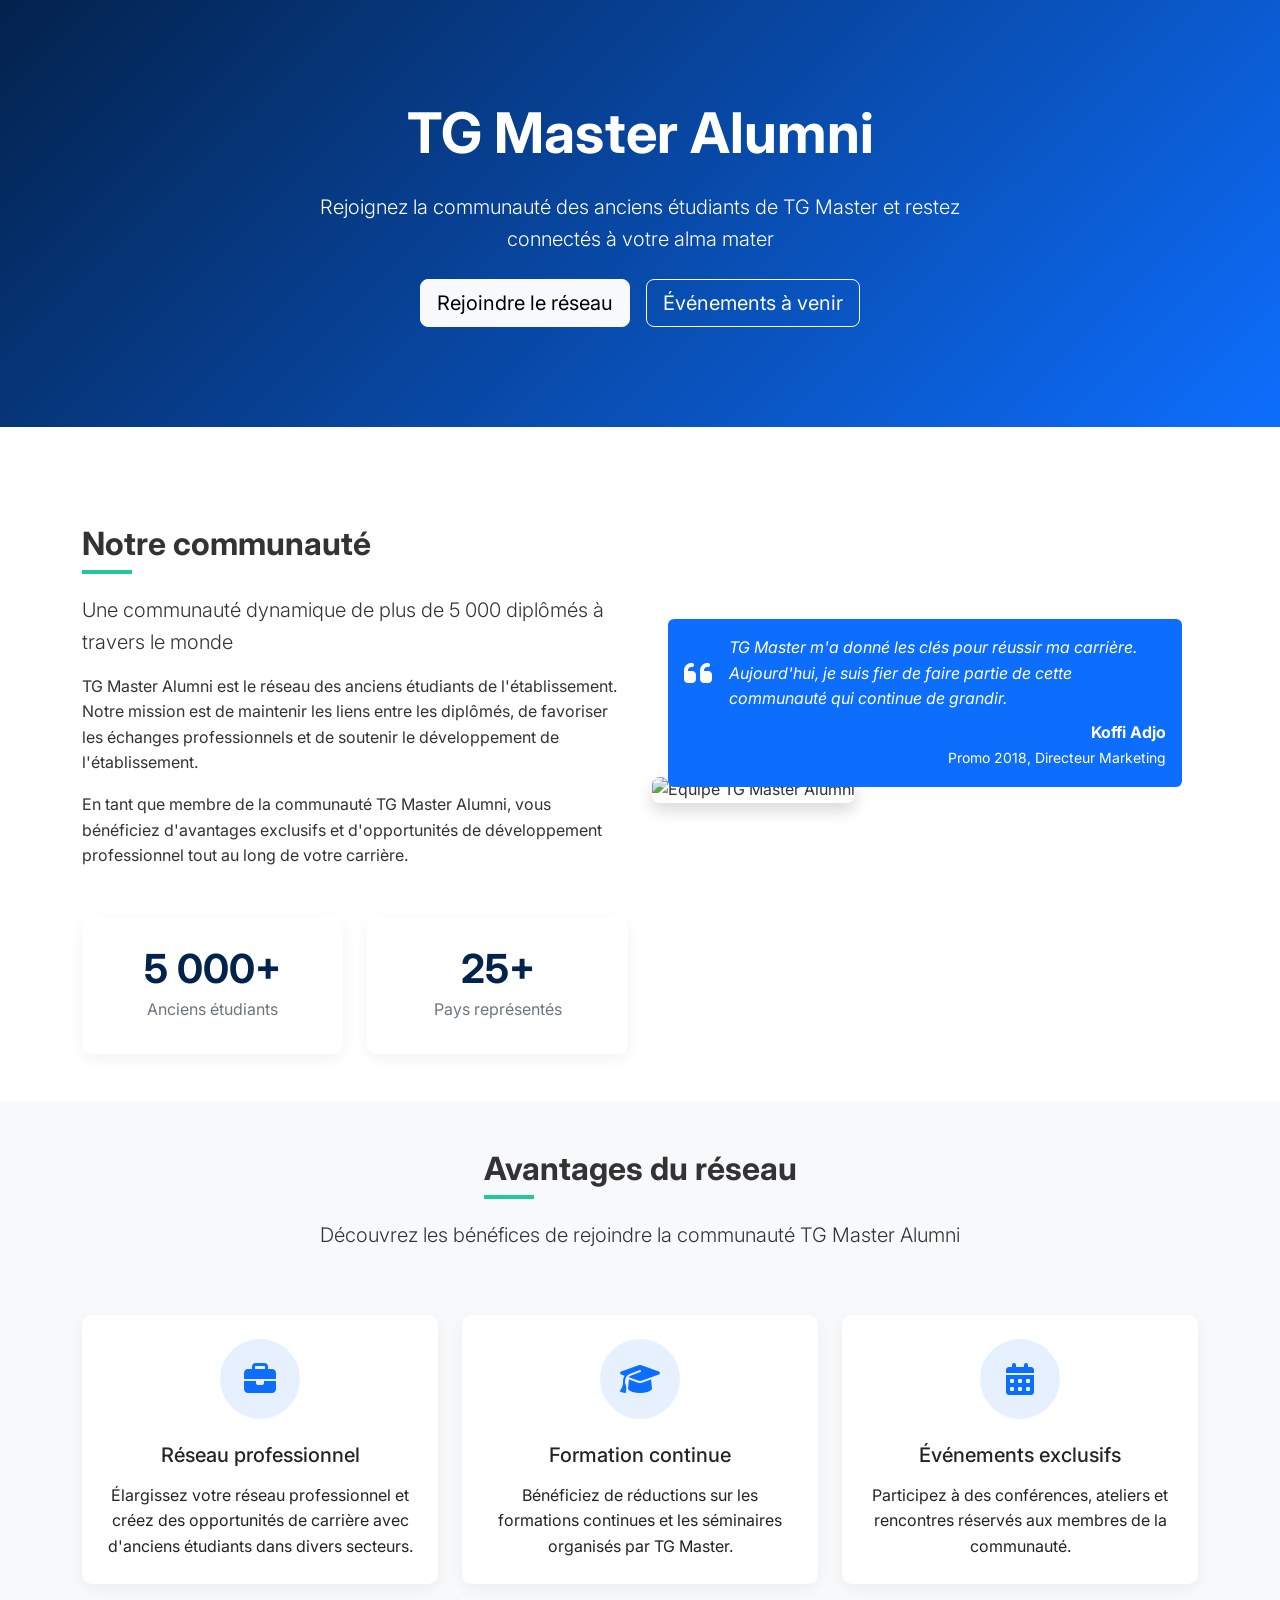
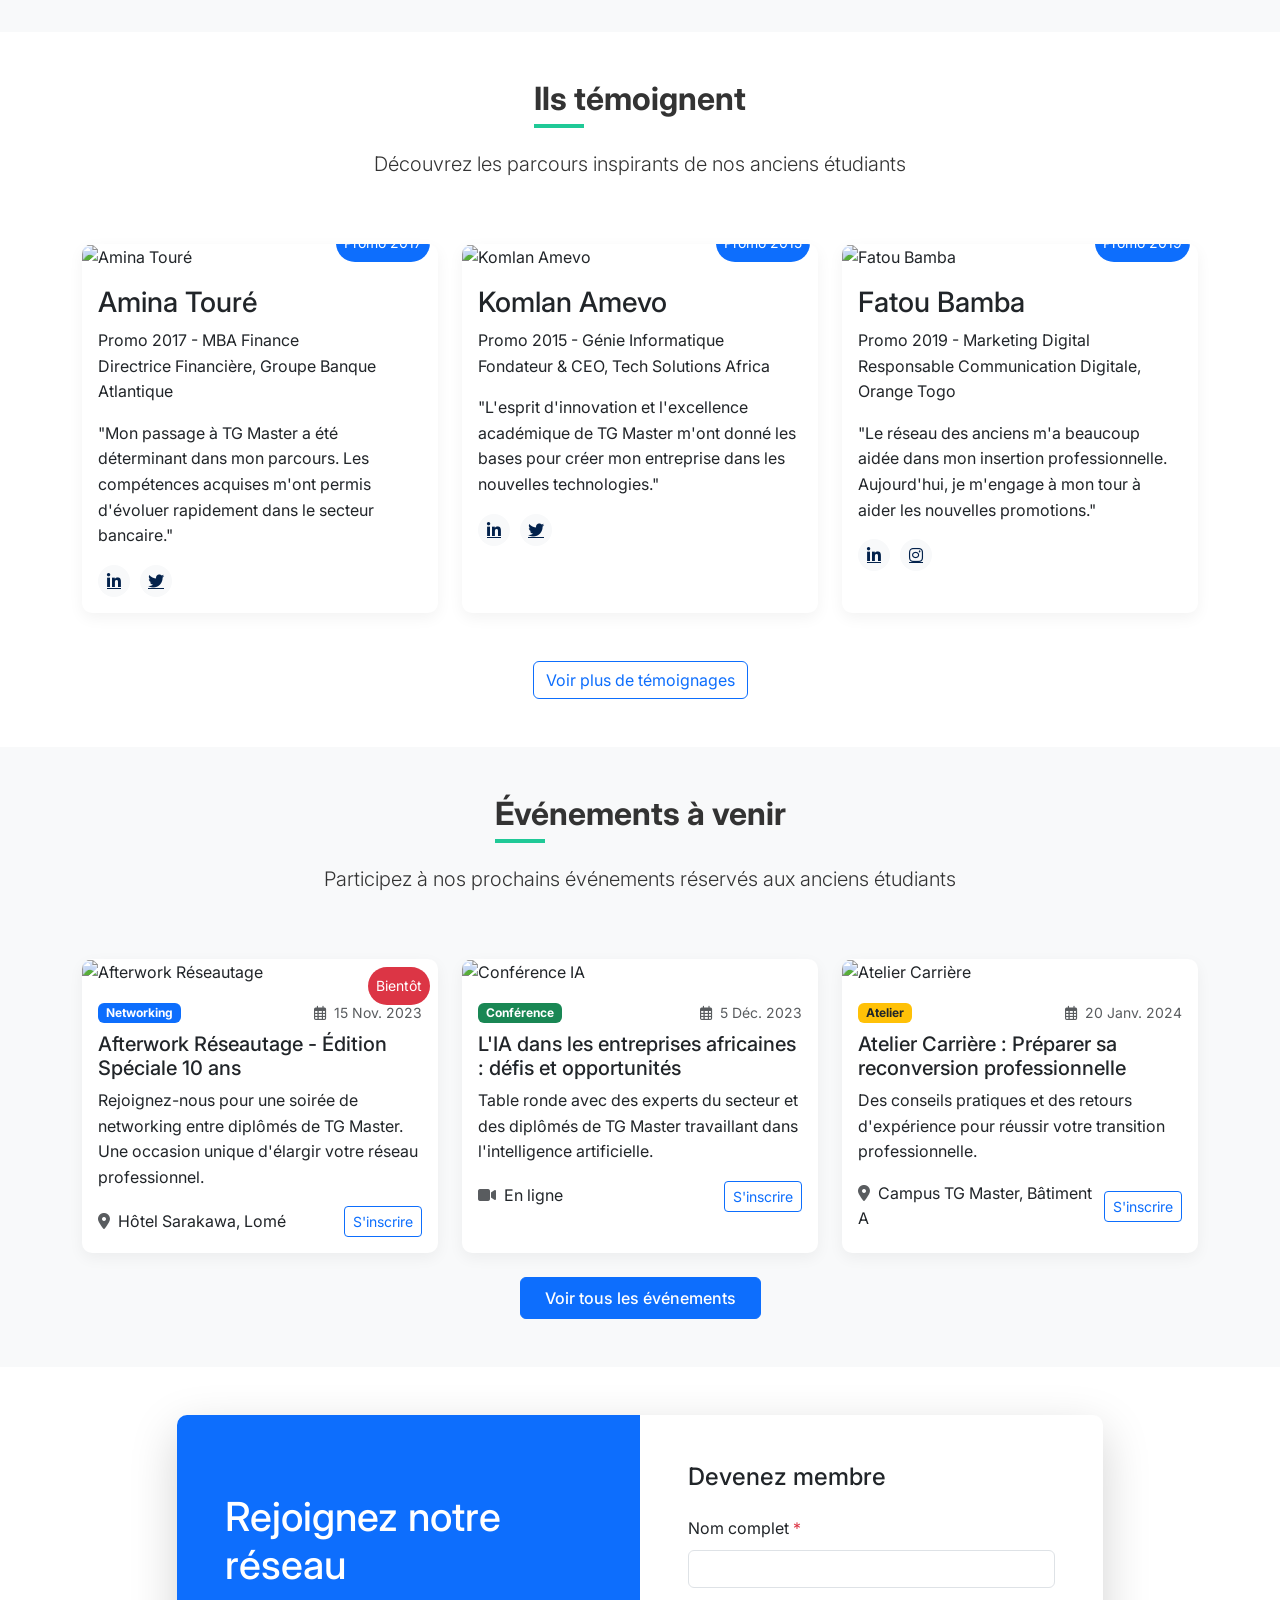
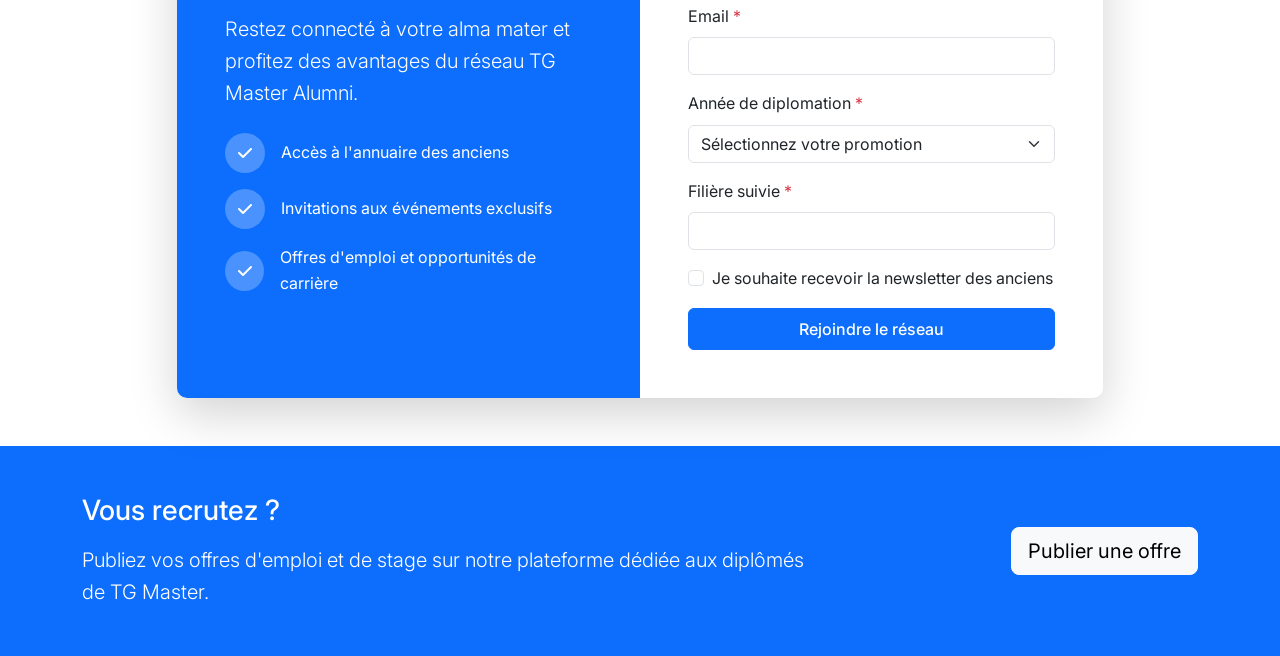
==== a-propos/alumni.html @ 3054ea58 "new" ====
<!DOCTYPE html>
<html lang="fr">
<head>
    <meta charset="UTF-8">
    <meta name="viewport" content="width=device-width, initial-scale=1.0">
    <title>TG Master Alumni - Communauté des Anciens</title>
    <!-- Bootstrap CSS -->
    <link href="https://cdn.jsdelivr.net/npm/bootstrap@5.3.8/dist/css/bootstrap.min.css" rel="stylesheet">
    <!-- Font Awesome -->
    <link href="https://cdnjs.cloudflare.com/ajax/libs/font-awesome/6.4.0/css/all.min.css" rel="stylesheet">
    <!-- Google Fonts -->
    <link href="https://fonts.googleapis.com/css2?family=Inter:wght@300;400;500;600;700&display=swap" rel="stylesheet">
    <style>
        :root {
            --primary-color: #03224c;
            --secondary-color: #0d6efd;
            --accent-color: #20c997;
        }
        body {
            font-family: 'Inter', sans-serif;
            color: #333;
            line-height: 1.6;
        }
        .hero-banner {
            background: linear-gradient(135deg, var(--primary-color), var(--secondary-color));
            color: white;
            padding: 100px 0;
            margin-bottom: 50px;
            position: relative;
            overflow: hidden;
        }
        .hero-banner::before {
            content: '';
            position: absolute;
            top: 0;
            right: 0;
            bottom: 0;
            left: 0;
            background: url('[data-uri]') repeat;
            opacity: 0.3;
        }
        .hero-content {
            position: relative;
            z-index: 1;
        }
        .section-title {
            position: relative;
            display: inline-block;
            margin-bottom: 30px;
            font-weight: 700;
        }
        .section-title:after {
            content: '';
            position: absolute;
            width: 50px;
            height: 4px;
            background: var(--accent-color);
            bottom: -10px;
            left: 0;
        }
        .card {
            border: none;
            border-radius: 10px;
            overflow: hidden;
            box-shadow: 0 5px 15px rgba(0,0,0,0.05);
            transition: transform 0.3s ease, box-shadow 0.3s ease;
            height: 100%;
        }
        .card:hover {
            transform: translateY(-5px);
            box-shadow: 0 10px 25px rgba(0,0,0,0.1);
        }
        .card-img-top {
            height: 200px;
            object-fit: cover;
        }
        .alumni-card .card-body {
            padding: 1.5rem;
        }
        .alumni-card .alumni-name {
            font-size: 1.1rem;
            font-weight: 600;
            margin-bottom: 0.25rem;
            color: var(--primary-color);
        }
        .alumni-card .alumni-promo {
            color: var(--secondary-color);
            font-size: 0.9rem;
            margin-bottom: 0.5rem;
            display: block;
        }
        .alumni-card .alumni-position {
            color: #6c757d;
            font-size: 0.9rem;
            margin-bottom: 1rem;
        }
        .social-links {
            display: flex;
            gap: 10px;
            margin-top: 15px;
        }
        .social-links a {
            width: 32px;
            height: 32px;
            border-radius: 50%;
            background: #f8f9fa;
            color: var(--primary-color);
            display: flex;
            align-items: center;
            justify-content: center;
            transition: all 0.3s ease;
        }
        .social-links a:hover {
            background: var(--secondary-color);
            color: white;
            text-decoration: none;
        }
        .stats-card {
            text-align: center;
            padding: 2rem 1rem;
            border-radius: 10px;
            background: white;
            box-shadow: 0 5px 15px rgba(0,0,0,0.05);
            transition: transform 0.3s ease;
        }
        .stats-card:hover {
            transform: translateY(-5px);
        }
        .stats-number {
            font-size: 2.5rem;
            font-weight: 700;
            color: var(--primary-color);
            margin-bottom: 0.5rem;
            line-height: 1;
        }
        .stats-label {
            color: #6c757d;
            font-size: 1rem;
        }
        .timeline {
            position: relative;
            padding-left: 30px;
        }
        .timeline:before {
            content: '';
            position: absolute;
            left: 10px;
            top: 0;
            bottom: 0;
            width: 2px;
            background: #e9ecef;
        }
        .timeline-item {
            position: relative;
            padding-bottom: 30px;
            padding-left: 20px;
        }
        .timeline-item:last-child {
            padding-bottom: 0;
        }
        .timeline-dot {
            position: absolute;
            left: -30px;
            width: 20px;
            height: 20px;
            border-radius: 50%;
            background: var(--secondary-color);
            border: 4px solid white;
            box-shadow: 0 0 0 2px var(--secondary-color);
        }
        .timeline-date {
            font-size: 0.85rem;
            color: var(--secondary-color);
            font-weight: 500;
            margin-bottom: 5px;
        }
        .timeline-title {
            font-weight: 600;
            margin-bottom: 5px;
        }
        .timeline-desc {
            color: #6c757d;
            font-size: 0.95rem;
        }
        .btn-primary {
            background-color: var(--secondary-color);
            border-color: var(--secondary-color);
            padding: 0.5rem 1.5rem;
            font-weight: 500;
        }
        .btn-primary:hover {
            background-color: #0b5ed7;
            border-color: #0a58ca;
        }
        .btn-outline-primary {
            color: var(--secondary-color);
            border-color: var(--secondary-color);
        }
        .btn-outline-primary:hover {
            background-color: var(--secondary-color);
            border-color: var(--secondary-color);
        }
        .nav-pills .nav-link.active {
            background-color: var(--secondary-color);
        }
        .nav-pills .nav-link {
            color: var(--primary-color);
        }
        .form-control:focus {
            border-color: var(--secondary-color);
            box-shadow: 0 0 0 0.25rem rgba(13, 110, 253, 0.25);
        }
    </style>
</head>
<body>
    <!-- Navigation (à inclure depuis le fichier principal) -->
    
    <!-- Bannière Hero -->
    <section class="hero-banner">
        <div class="container">
            <div class="row align-items-center">
                <div class="col-lg-8 mx-auto text-center hero-content">
                    <h1 class="display-4 fw-bold mb-4">TG Master Alumni</h1>
                    <p class="lead mb-4">Rejoignez la communauté des anciens étudiants de TG Master et restez connectés à votre alma mater</p>
                    <div class="d-flex justify-content-center gap-3">
                        <a href="#rejoindre" class="btn btn-light btn-lg">Rejoindre le réseau</a>
                        <a href="#evenements" class="btn btn-outline-light btn-lg">Événements à venir</a>
                    </div>
                </div>
            </div>
        </div>
    </section>

    <!-- À propos de la communauté -->
    <section class="py-5">
        <div class="container">
            <div class="row align-items-center">
                <div class="col-lg-6 mb-5 mb-lg-0">
                    <h2 class="section-title">Notre communauté</h2>
                    <p class="lead">Une communauté dynamique de plus de 5 000 diplômés à travers le monde</p>
                    <p>TG Master Alumni est le réseau des anciens étudiants de l'établissement. Notre mission est de maintenir les liens entre les diplômés, de favoriser les échanges professionnels et de soutenir le développement de l'établissement.</p>
                    <p>En tant que membre de la communauté TG Master Alumni, vous bénéficiez d'avantages exclusifs et d'opportunités de développement professionnel tout au long de votre carrière.</p>
                    <div class="row mt-4 g-4">
                        <div class="col-6">
                            <div class="stats-card">
                                <div class="stats-number">5 000+</div>
                                <div class="stats-label">Anciens étudiants</div>
                            </div>
                        </div>
                        <div class="col-6">
                            <div class="stats-card">
                                <div class="stats-number">25+</div>
                                <div class="stats-label">Pays représentés</div>
                            </div>
                        </div>
                    </div>
                </div>
                <div class="col-lg-6">
                    <div class="position-relative">
                        <img src="https://via.placeholder.com/600x400?text=TG+Master+Alumni" alt="Équipe TG Master Alumni" class="img-fluid rounded-3 shadow">
                        <div class="position-absolute bottom-0 start-0 bg-primary text-white p-3 m-3 rounded">
                            <div class="d-flex align-items-center">
                                <i class="fas fa-quote-left fa-2x me-3"></i>
                                <p class="mb-0 fst-italic">TG Master m'a donné les clés pour réussir ma carrière. Aujourd'hui, je suis fier de faire partie de cette communauté qui continue de grandir.</p>
                            </div>
                            <div class="text-end mt-2">
                                <strong>Koffi Adjo</strong><br>
                                <small>Promo 2018, Directeur Marketing</small>
                            </div>
                        </div>
                    </div>
                </div>
            </div>
        </div>
    </section>

    <!-- Avantages -->
    <section class="py-5 bg-light">
        <div class="container">
            <div class="row mb-5">
                <div class="col-lg-8 mx-auto text-center">
                    <h2 class="section-title">Avantages du réseau</h2>
                    <p class="lead">Découvrez les bénéfices de rejoindre la communauté TG Master Alumni</p>
                </div>
            </div>
            <div class="row g-4">
                <div class="col-md-4">
                    <div class="card h-100 border-0">
                        <div class="card-body text-center p-4">
                            <div class="bg-primary bg-opacity-10 rounded-circle d-inline-flex align-items-center justify-content-center mb-4" style="width: 80px; height: 80px;">
                                <i class="fas fa-briefcase fa-2x text-primary"></i>
                            </div>
                            <h3 class="h5 mb-3">Réseau professionnel</h3>
                            <p class="mb-0">Élargissez votre réseau professionnel et créez des opportunités de carrière avec d'anciens étudiants dans divers secteurs.</p>
                        </div>
                    </div>
                </div>
                <div class="col-md-4">
                    <div class="card h-100 border-0">
                        <div class="card-body text-center p-4">
                            <div class="bg-primary bg-opacity-10 rounded-circle d-inline-flex align-items-center justify-content-center mb-4" style="width: 80px; height: 80px;">
                                <i class="fas fa-graduation-cap fa-2x text-primary"></i>
                            </div>
                            <h3 class="h5 mb-3">Formation continue</h3>
                            <p class="mb-0">Bénéficiez de réductions sur les formations continues et les séminaires organisés par TG Master.</p>
                        </div>
                    </div>
                </div>
                <div class="col-md-4">
                    <div class="card h-100 border-0">
                        <div class="card-body text-center p-4">
                            <div class="bg-primary bg-opacity-10 rounded-circle d-inline-flex align-items-center justify-content-center mb-4" style="width: 80px; height: 80px;">
                                <i class="fas fa-calendar-alt fa-2x text-primary"></i>
                            </div>
                            <h3 class="h5 mb-3">Événements exclusifs</h3>
                            <p class="mb-0">Participez à des conférences, ateliers et rencontres réservés aux membres de la communauté.</p>
                        </div>
                    </div>
                </div>
            </div>
        </div>
    </section>

    <!-- Témoignages d'anciens -->
    <section class="py-5" id="temoignages">
        <div class="container">
            <div class="row mb-5">
                <div class="col-lg-8 mx-auto text-center">
                    <h2 class="section-title">Ils témoignent</h2>
                    <p class="lead">Découvrez les parcours inspirants de nos anciens étudiants</p>
                </div>
            </div>
            <div class="row g-4">
                <!-- Témoignage 1 -->
                <div class="col-md-4">
                    <div class="card h-100">
                        <div class="position-relative">
                            <img src="https://randomuser.me/api/portraits/women/44.jpg" class="card-img-top" alt="Amina Touré">
                            <div class="position-absolute bottom-0 end-0 bg-primary text-white p-2 m-2 rounded-pill small">
                                Promo 2017
                            </div>
                        </div>
                        <div class="card-body">
                            <h3 class="alumni-name">Amina Touré</h3>
                            <span class="alumni-promo">Promo 2017 - MBA Finance</span>
                            <p class="alumni-position">Directrice Financière, Groupe Banque Atlantique</p>
                            <p class="card-text">"Mon passage à TG Master a été déterminant dans mon parcours. Les compétences acquises m'ont permis d'évoluer rapidement dans le secteur bancaire."</p>
                            <div class="social-links">
                                <a href="#"><i class="fab fa-linkedin-in"></i></a>
                                <a href="#"><i class="fab fa-twitter"></i></a>
                            </div>
                        </div>
                    </div>
                </div>
                
                <!-- Témoignage 2 -->
                <div class="col-md-4">
                    <div class="card h-100">
                        <div class="position-relative">
                            <img src="https://randomuser.me/api/portraits/men/32.jpg" class="card-img-top" alt="Komlan Amevo">
                            <div class="position-absolute bottom-0 end-0 bg-primary text-white p-2 m-2 rounded-pill small">
                                Promo 2015
                            </div>
                        </div>
                        <div class="card-body">
                            <h3 class="alumni-name">Komlan Amevo</h3>
                            <span class="alumni-promo">Promo 2015 - Génie Informatique</span>
                            <p class="alumni-position">Fondateur & CEO, Tech Solutions Africa</p>
                            <p class="card-text">"L'esprit d'innovation et l'excellence académique de TG Master m'ont donné les bases pour créer mon entreprise dans les nouvelles technologies."</p>
                            <div class="social-links">
                                <a href="#"><i class="fab fa-linkedin-in"></i></a>
                                <a href="#"><i class="fab fa-twitter"></i></a>
                            </div>
                        </div>
                    </div>
                </div>
                
                <!-- Témoignage 3 -->
                <div class="col-md-4">
                    <div class="card h-100">
                        <div class="position-relative">
                            <img src="https://randomuser.me/api/portraits/women/68.jpg" class="card-img-top" alt="Fatou Bamba">
                            <div class="position-absolute bottom-0 end-0 bg-primary text-white p-2 m-2 rounded-pill small">
                                Promo 2019
                            </div>
                        </div>
                        <div class="card-body">
                            <h3 class="alumni-name">Fatou Bamba</h3>
                            <span class="alumni-promo">Promo 2019 - Marketing Digital</span>
                            <p class="alumni-position">Responsable Communication Digitale, Orange Togo</p>
                            <p class="card-text">"Le réseau des anciens m'a beaucoup aidée dans mon insertion professionnelle. Aujourd'hui, je m'engage à mon tour à aider les nouvelles promotions."</p>
                            <div class="social-links">
                                <a href="#"><i class="fab fa-linkedin-in"></i></a>
                                <a href="#"><i class="fab fa-instagram"></i></a>
                            </div>
                        </div>
                    </div>
                </div>
            </div>
            
            <div class="text-center mt-5">
                <a href="#" class="btn btn-outline-primary">Voir plus de témoignages</a>
            </div>
        </div>
    </section>

    <!-- Événements à venir -->
    <section class="py-5 bg-light" id="evenements">
        <div class="container">
            <div class="row mb-5">
                <div class="col-lg-8 mx-auto text-center">
                    <h2 class="section-title">Événements à venir</h2>
                    <p class="lead">Participez à nos prochains événements réservés aux anciens étudiants</p>
                </div>
            </div>
            
            <div class="row g-4">
                <!-- Événement 1 -->
                <div class="col-md-6 col-lg-4">
                    <div class="card h-100">
                        <div class="position-relative">
                            <img src="https://via.placeholder.com/400x200?text=Afterwork+R%C3%A9seautage" class="card-img-top" alt="Afterwork Réseautage">
                            <div class="position-absolute top-0 end-0 bg-danger text-white p-2 m-2 rounded-pill small">
                                Bientôt
                            </div>
                        </div>
                        <div class="card-body">
                            <div class="d-flex justify-content-between align-items-center mb-2">
                                <span class="badge bg-primary">Networking</span>
                                <small class="text-muted"><i class="far fa-calendar-alt me-1"></i> 15 Nov. 2023</small>
                            </div>
                            <h3 class="h5">Afterwork Réseautage - Édition Spéciale 10 ans</h3>
                            <p class="card-text">Rejoignez-nous pour une soirée de networking entre diplômés de TG Master. Une occasion unique d'élargir votre réseau professionnel.</p>
                            <div class="d-flex justify-content-between align-items-center">
                                <span><i class="fas fa-map-marker-alt text-muted me-1"></i> Hôtel Sarakawa, Lomé</span>
                                <a href="#" class="btn btn-sm btn-outline-primary">S'inscrire</a>
                            </div>
                        </div>
                    </div>
                </div>
                
                <!-- Événement 2 -->
                <div class="col-md-6 col-lg-4">
                    <div class="card h-100">
                        <div class="position-relative">
                            <img src="https://via.placeholder.com/400x200?text=Conf%C3%A9rence+IA" class="card-img-top" alt="Conférence IA">
                        </div>
                        <div class="card-body">
                            <div class="d-flex justify-content-between align-items-center mb-2">
                                <span class="badge bg-success">Conférence</span>
                                <small class="text-muted"><i class="far fa-calendar-alt me-1"></i> 5 Déc. 2023</small>
                            </div>
                            <h3 class="h5">L'IA dans les entreprises africaines : défis et opportunités</h3>
                            <p class="card-text">Table ronde avec des experts du secteur et des diplômés de TG Master travaillant dans l'intelligence artificielle.</p>
                            <div class="d-flex justify-content-between align-items-center">
                                <span><i class="fas fa-video text-muted me-1"></i> En ligne</span>
                                <a href="#" class="btn btn-sm btn-outline-primary">S'inscrire</a>
                            </div>
                        </div>
                    </div>
                </div>
                
                <!-- Événement 3 -->
                <div class="col-md-6 col-lg-4">
                    <div class="card h-100">
                        <div class="position-relative">
                            <img src="https://via.placeholder.com/400x200?text=Atelier+Carri%C3%A8re" class="card-img-top" alt="Atelier Carrière">
                        </div>
                        <div class="card-body">
                            <div class="d-flex justify-content-between align-items-center mb-2">
                                <span class="badge bg-warning text-dark">Atelier</span>
                                <small class="text-muted"><i class="far fa-calendar-alt me-1"></i> 20 Janv. 2024</small>
                            </div>
                            <h3 class="h5">Atelier Carrière : Préparer sa reconversion professionnelle</h3>
                            <p class="card-text">Des conseils pratiques et des retours d'expérience pour réussir votre transition professionnelle.</p>
                            <div class="d-flex justify-content-between align-items-center">
                                <span><i class="fas fa-map-marker-alt text-muted me-1"></i> Campus TG Master, Bâtiment A</span>
                                <a href="#" class="btn btn-sm btn-outline-primary">S'inscrire</a>
                            </div>
                        </div>
                    </div>
                </div>
            </div>
            
            <div class="text-center mt-4">
                <a href="#" class="btn btn-primary">Voir tous les événements</a>
            </div>
        </div>
    </section>

    <!-- Rejoindre le réseau -->
    <section class="py-5" id="rejoindre">
        <div class="container">
            <div class="row">
                <div class="col-lg-10 mx-auto">
                    <div class="card border-0 shadow-lg">
                        <div class="row g-0">
                            <div class="col-lg-6 d-flex align-items-center bg-primary text-white p-5">
                                <div>
                                    <h2 class="h1 mb-4">Rejoignez notre réseau</h2>
                                    <p class="lead mb-4">Restez connecté à votre alma mater et profitez des avantages du réseau TG Master Alumni.</p>
                                    <div class="mb-4">
                                        <div class="d-flex align-items-center mb-3">
                                            <div class="bg-white bg-opacity-25 rounded-circle d-flex align-items-center justify-content-center me-3" style="width: 40px; height: 40px;">
                                                <i class="fas fa-check"></i>
                                            </div>
                                            <span>Accès à l'annuaire des anciens</span>
                                        </div>
                                        <div class="d-flex align-items-center mb-3">
                                            <div class="bg-white bg-opacity-25 rounded-circle d-flex align-items-center justify-content-center me-3" style="width: 40px; height: 40px;">
                                                <i class="fas fa-check"></i>
                                            </div>
                                            <span>Invitations aux événements exclusifs</span>
                                        </div>
                                        <div class="d-flex align-items-center">
                                            <div class="bg-white bg-opacity-25 rounded-circle d-flex align-items-center justify-content-center me-3" style="width: 40px; height: 40px;">
                                                <i class="fas fa-check"></i>
                                            </div>
                                            <span>Offres d'emploi et opportunités de carrière</span>
                                        </div>
                                    </div>
                                </div>
                            </div>
                            <div class="col-lg-6">
                                <div class="p-5">
                                    <h3 class="h4 mb-4">Devenez membre</h3>
                                    <form>
                                        <div class="mb-3">
                                            <label for="nom" class="form-label">Nom complet <span class="text-danger">*</span></label>
                                            <input type="text" class="form-control" id="nom" required>
                                        </div>
                                        <div class="mb-3">
                                            <label for="email" class="form-label">Email <span class="text-danger">*</span></label>
                                            <input type="email" class="form-control" id="email" required>
                                        </div>
                                        <div class="mb-3">
                                            <label for="promo" class="form-label">Année de diplomation <span class="text-danger">*</span></label>
                                            <select class="form-select" id="promo" required>
                                                <option value="" selected disabled>Sélectionnez votre promotion</option>
                                                <option value="2023">2023</option>
                                                <option value="2022">2022</option>
                                                <option value="2021">2021</option>
                                                <option value="2020">2020</option>
                                                <option value="2019">2019</option>
                                                <option value="2018">2018</option>
                                                <option value="2017">2017</option>
                                                <option value="2016">2016</option>
                                                <option value="2015">2015</option>
                                                <option value="2014">2014 ou avant</option>
                                            </select>
                                        </div>
                                        <div class="mb-3">
                                            <label for="filiere" class="form-label">Filière suivie <span class="text-danger">*</span></label>
                                            <input type="text" class="form-control" id="filiere" required>
                                        </div>
                                        <div class="mb-3 form-check">
                                            <input type="checkbox" class="form-check-input" id="newsletter">
                                            <label class="form-check-label" for="newsletter">Je souhaite recevoir la newsletter des anciens</label>
                                        </div>
                                        <div class="d-grid">
                                            <button type="submit" class="btn btn-primary">Rejoindre le réseau</button>
                                        </div>
                                    </form>
                                </div>
                            </div>
                        </div>
                    </div>
                </div>
            </div>
        </div>
    </section>

    <!-- Bannière CTA -->
    <section class="py-5 bg-primary text-white">
        <div class="container">
            <div class="row align-items-center">
                <div class="col-lg-8">
                    <h2 class="h3 mb-3">Vous recrutez ?</h2>
                    <p class="lead mb-0">Publiez vos offres d'emploi et de stage sur notre plateforme dédiée aux diplômés de TG Master.</p>
                </div>
                <div class="col-lg-4 text-lg-end mt-4 mt-lg-0">
                    <a href="../a-propos/espace-entreprises.html" class="btn btn-light btn-lg">Publier une offre</a>
                </div>
            </div>
        </div>
    </section>

    <!-- Footer (à inclure depuis le fichier principal) -->
    
    <!-- Scripts -->
    <script src="https://cdn.jsdelivr.net/npm/bootstrap@5.3.8/dist/js/bootstrap.bundle.min.js"></script>
</body>
</html>
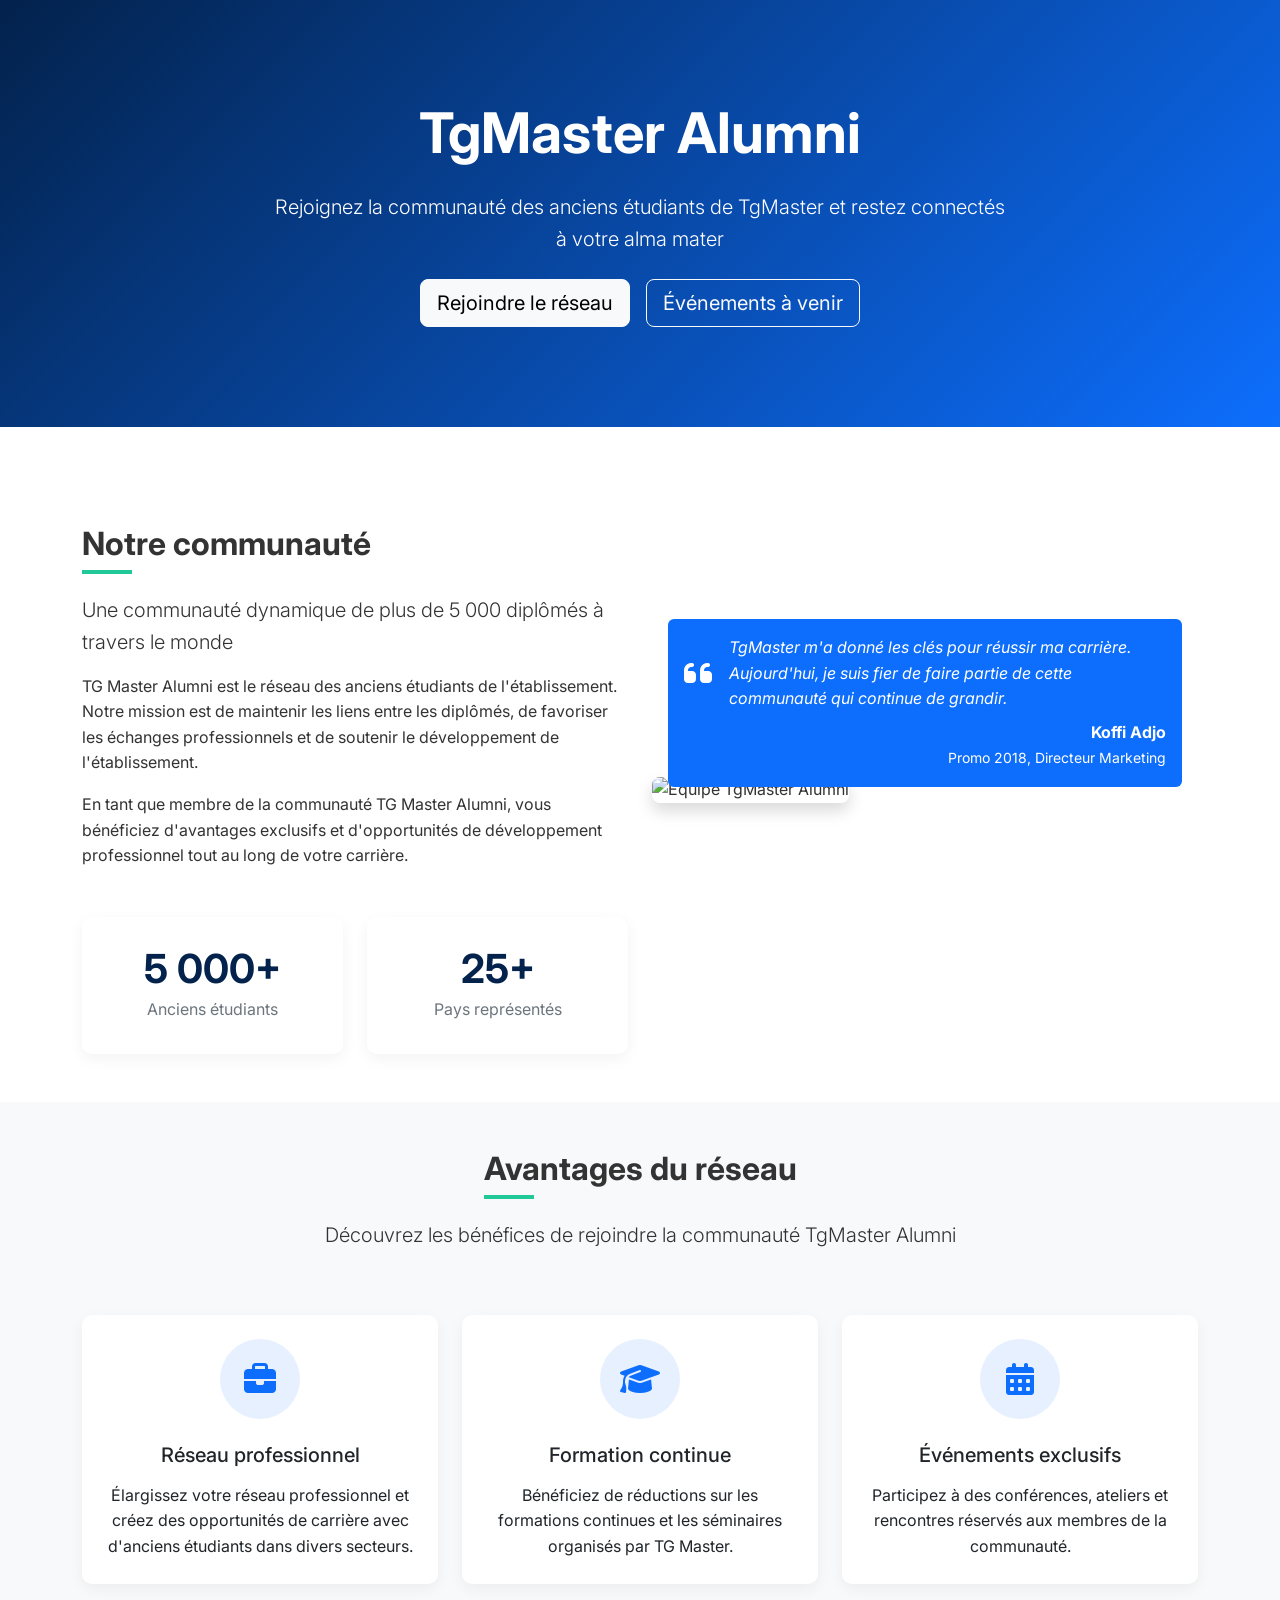
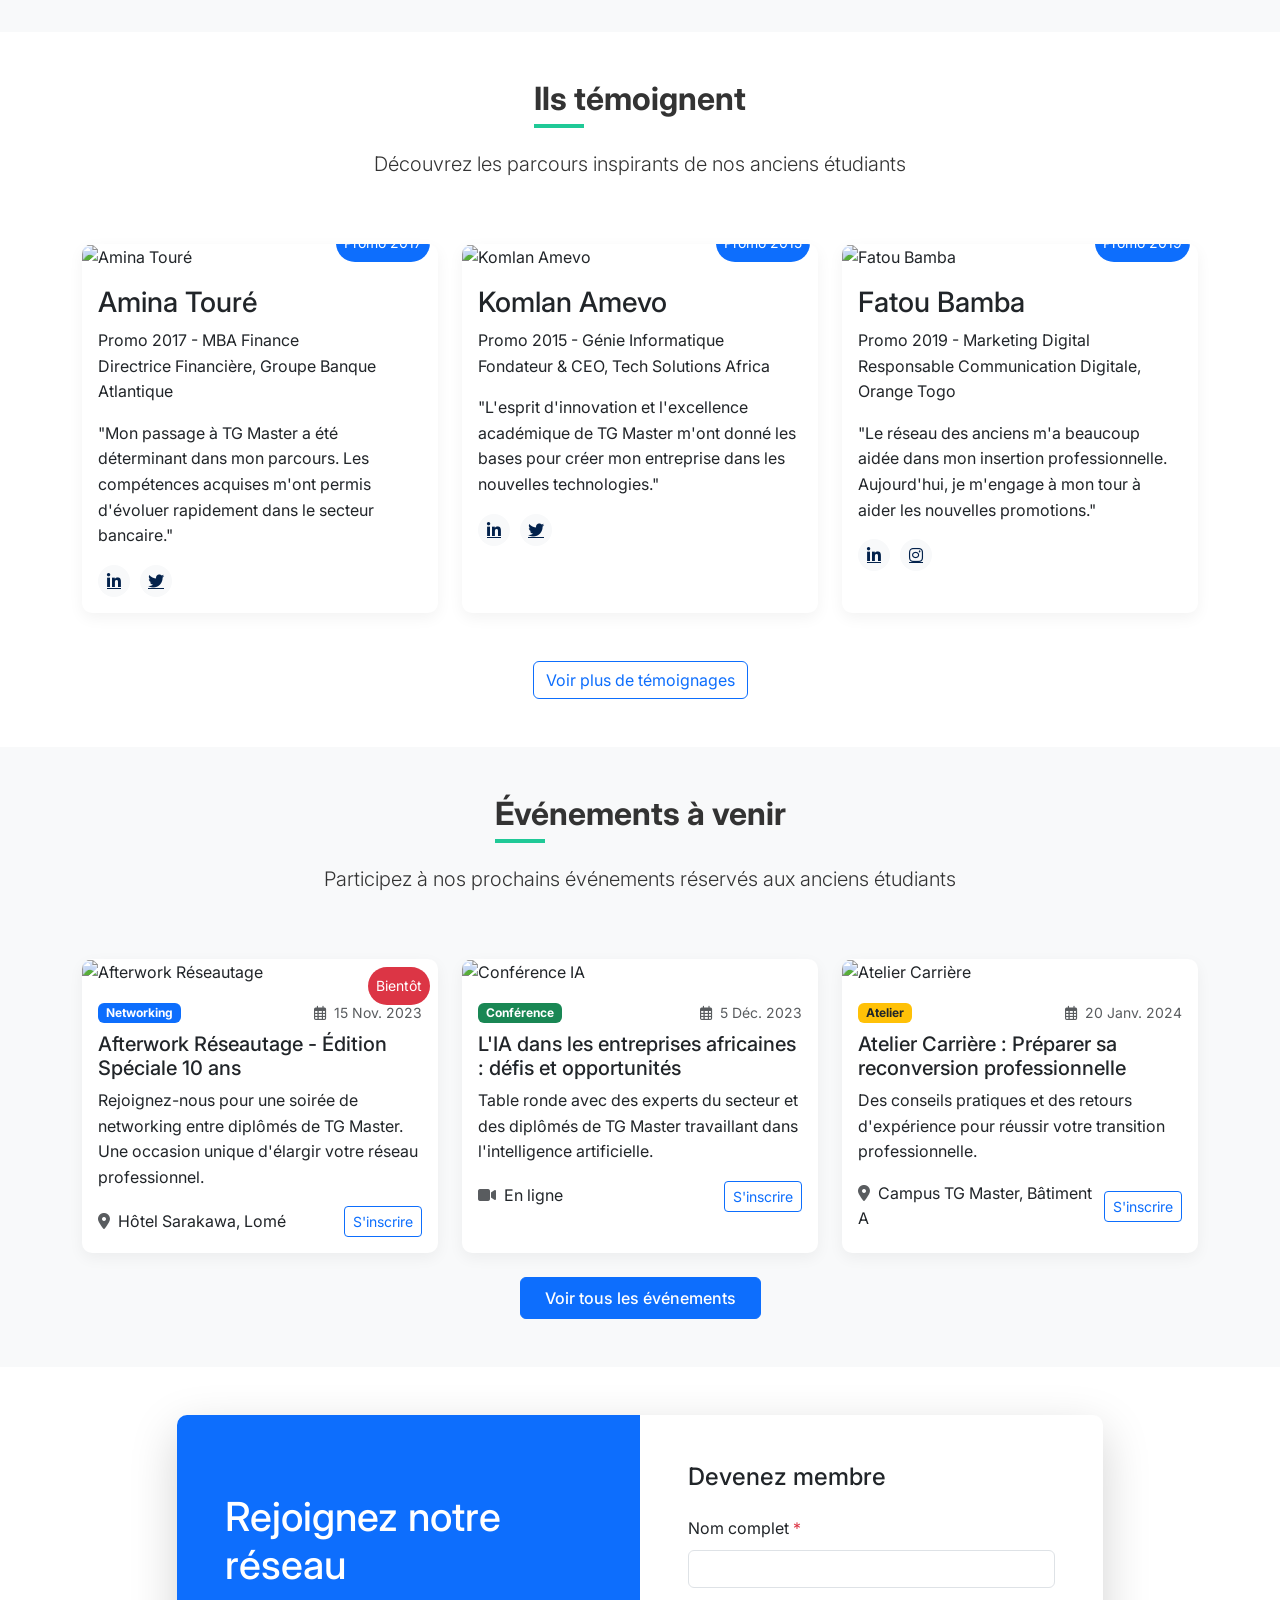
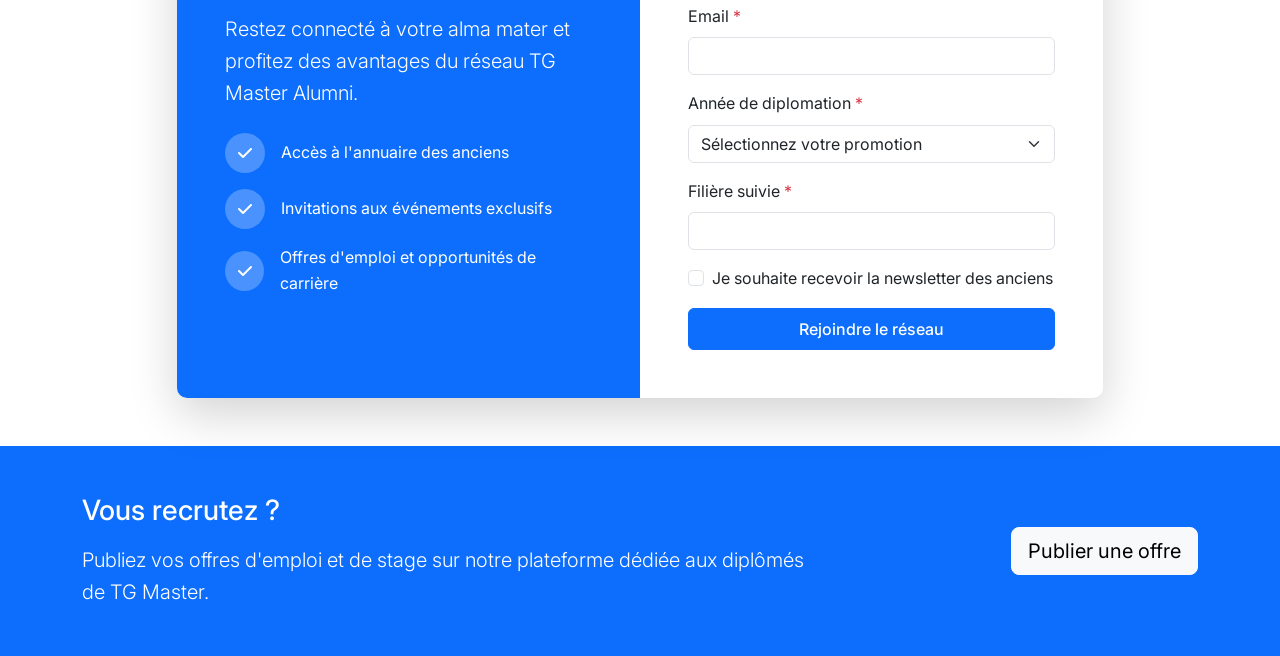
==== commit 5bbfdaeb: "modif a propos" ====
--- a/a-propos/alumni.html
+++ b/a-propos/alumni.html
@@ -3,7 +3,7 @@
 <head>
     <meta charset="UTF-8">
     <meta name="viewport" content="width=device-width, initial-scale=1.0">
-    <title>TG Master Alumni - Communauté des Anciens</title>
+    <title>TgMaster Alumni - Communauté des Anciens</title>
     <!-- Bootstrap CSS -->
     <link href="https://cdn.jsdelivr.net/npm/bootstrap@5.3.8/dist/css/bootstrap.min.css" rel="stylesheet">
     <!-- Font Awesome -->
@@ -220,8 +220,8 @@
         <div class="container">
             <div class="row align-items-center">
                 <div class="col-lg-8 mx-auto text-center hero-content">
-                    <h1 class="display-4 fw-bold mb-4">TG Master Alumni</h1>
-                    <p class="lead mb-4">Rejoignez la communauté des anciens étudiants de TG Master et restez connectés à votre alma mater</p>
+                    <h1 class="display-4 fw-bold mb-4">TgMaster Alumni</h1>
+                    <p class="lead mb-4">Rejoignez la communauté des anciens étudiants de TgMaster et restez connectés à votre alma mater</p>
                     <div class="d-flex justify-content-center gap-3">
                         <a href="#rejoindre" class="btn btn-light btn-lg">Rejoindre le réseau</a>
                         <a href="#evenements" class="btn btn-outline-light btn-lg">Événements à venir</a>
@@ -257,11 +257,11 @@
                 </div>
                 <div class="col-lg-6">
                     <div class="position-relative">
-                        <img src="https://via.placeholder.com/600x400?text=TG+Master+Alumni" alt="Équipe TG Master Alumni" class="img-fluid rounded-3 shadow">
+                        <img src="https://via.placeholder.com/600x400?text=TgMaster+Alumni" alt="Équipe TgMaster Alumni" class="img-fluid rounded-3 shadow">
                         <div class="position-absolute bottom-0 start-0 bg-primary text-white p-3 m-3 rounded">
                             <div class="d-flex align-items-center">
                                 <i class="fas fa-quote-left fa-2x me-3"></i>
-                                <p class="mb-0 fst-italic">TG Master m'a donné les clés pour réussir ma carrière. Aujourd'hui, je suis fier de faire partie de cette communauté qui continue de grandir.</p>
+                                <p class="mb-0 fst-italic">TgMaster m'a donné les clés pour réussir ma carrière. Aujourd'hui, je suis fier de faire partie de cette communauté qui continue de grandir.</p>
                             </div>
                             <div class="text-end mt-2">
                                 <strong>Koffi Adjo</strong><br>
@@ -280,7 +280,7 @@
             <div class="row mb-5">
                 <div class="col-lg-8 mx-auto text-center">
                     <h2 class="section-title">Avantages du réseau</h2>
-                    <p class="lead">Découvrez les bénéfices de rejoindre la communauté TG Master Alumni</p>
+                    <p class="lead">Découvrez les bénéfices de rejoindre la communauté TgMaster Alumni</p>
                 </div>
             </div>
             <div class="row g-4">
@@ -585,9 +585,23 @@
         </div>
     </section>
 
-    <!-- Footer (à inclure depuis le fichier principal) -->
-    
+    <!-- Conteneur pour le footer -->
+    <div id="footer-container"></div>
+
     <!-- Scripts -->
     <script src="https://cdn.jsdelivr.net/npm/bootstrap@5.3.8/dist/js/bootstrap.bundle.min.js"></script>
+    <script src="https://unpkg.com/aos@2.3.1/dist/aos.js"></script>
+    <script src="../js/footer-loader.js"></script>
+    
+    <script>
+        // Initialiser AOS lorsque le DOM est chargé
+        document.addEventListener('DOMContentLoaded', () => {
+            AOS.init({
+                duration: 800,
+                easing: 'ease-in-out',
+                once: true
+            });
+        });
+    </script>
 </body>
 </html>
